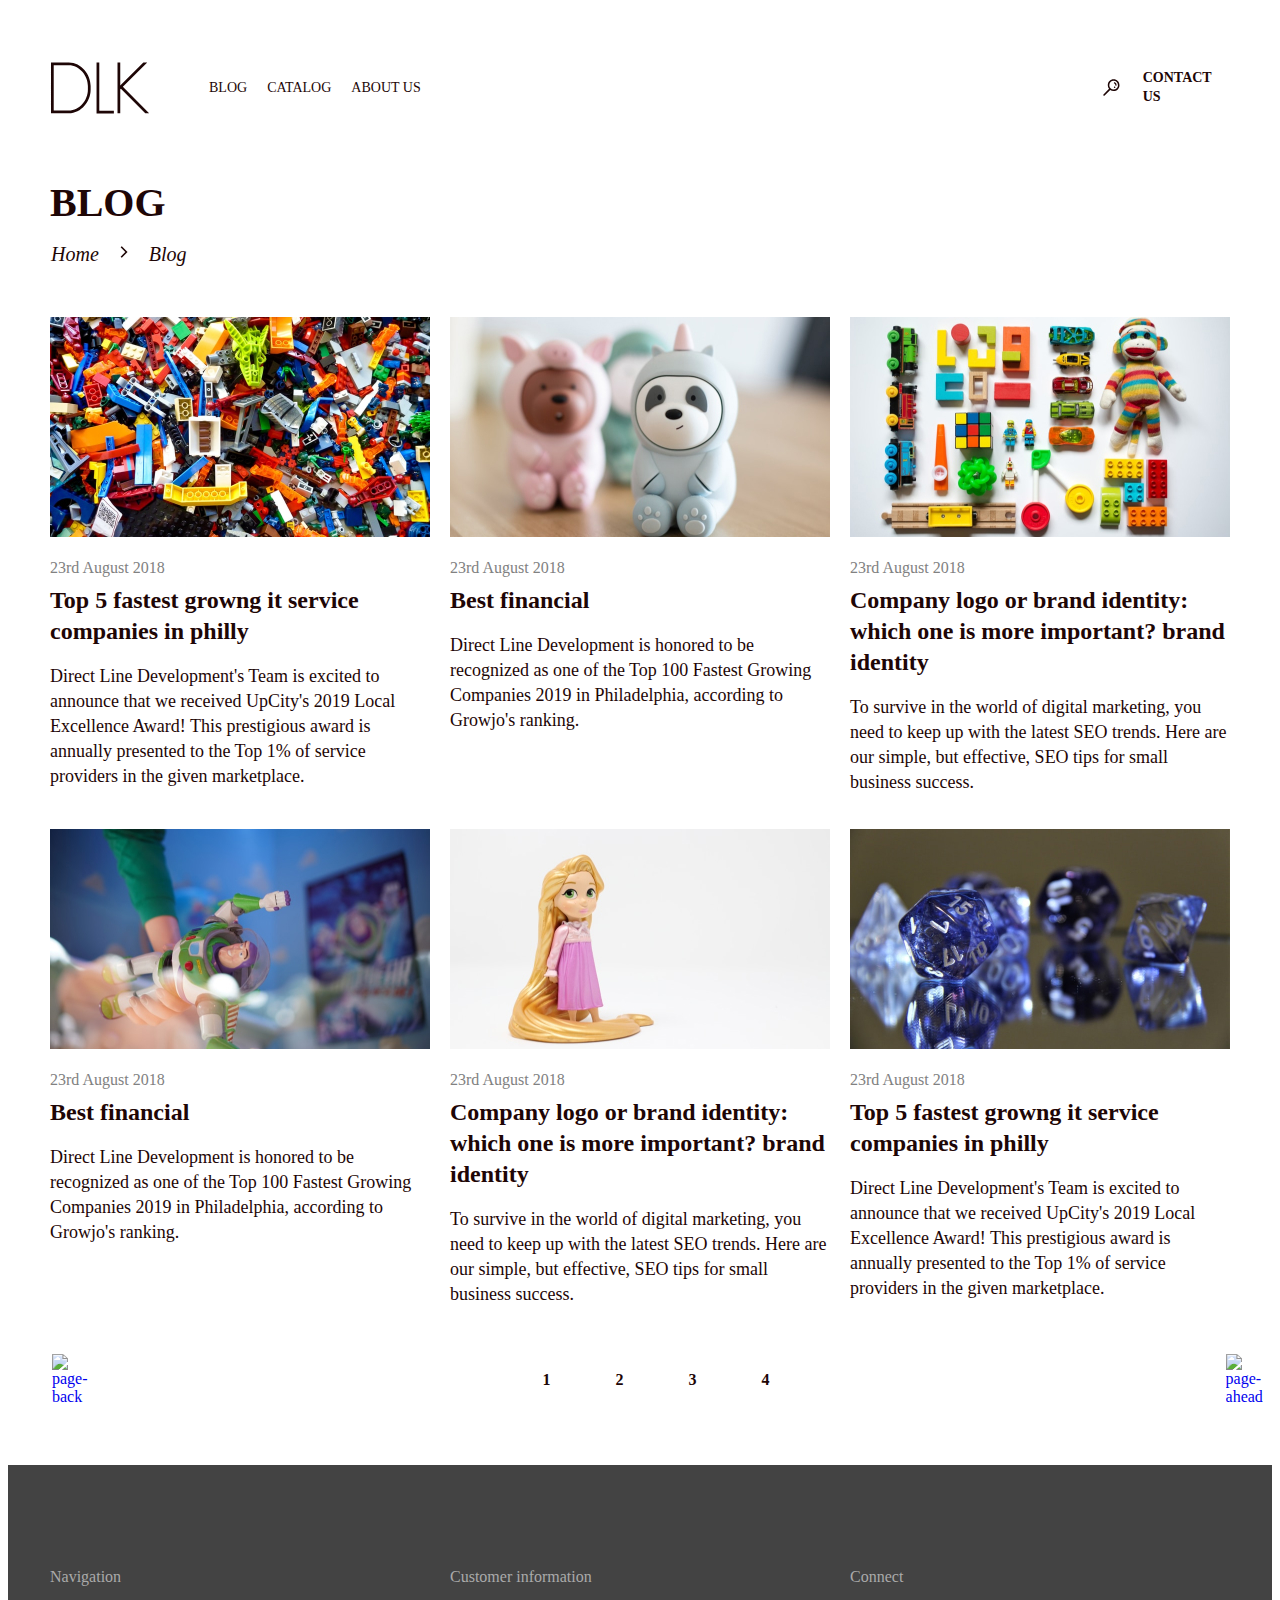
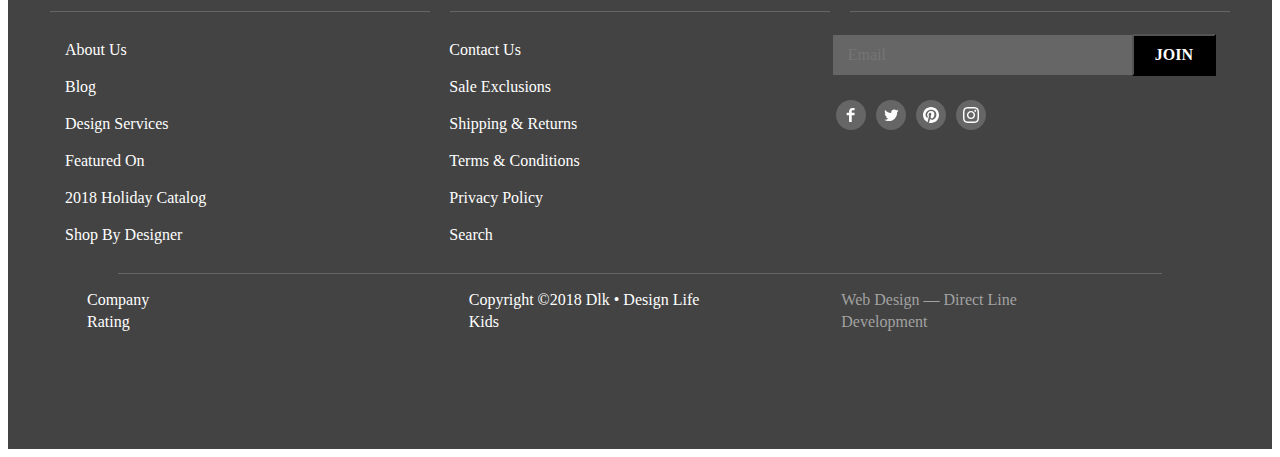
==== pages/blog.html @ b7127a5f "Почти готовый проект" ====
<!DOCTYPE html>
<html lang="en">

<head>
    <meta charset="UTF-8">
    <meta http-equiv="X-UA-Compatible" content="IE=edge">
    <meta name="viewport" content="width=device-width, initial-scale=1.0">
    <link rel="stylesheet" href="../css/normalize.css">
    <link rel="stylesheet" href="../css/common.css">
    <link rel="stylesheet" href="../fonts/fonts.css">
    <link rel="stylesheet" href="../css/blog.css">
    <title>Blog</title>
</head>

<body>
    <header class="header container">
        <a href="/"><img src="../images/logo.svg" alt="Logo" width="100" height="52" class="logo"></a>
        <ul class="header_list">
            <li class="header_list-item"><a class="header_list-link" href="../pages/blog.html">BLOG</a></li>
            <li class="header_list-item"><a class="header_list-link" href="../pages/catalog.html">CATALOG</a></li>
            <li class="header_list-item"><a class="header_list-link" href="#">ABOUT US</a></li>
        </ul>
        <ul class="header_contact">
            <li class="header_contact-item"><a class="header_contact-link" href="#"><img src="../icon/search.svg" alt="Search" width="17" height="17"></a></li>
            <li class="header_contact-item"><a class="header_contact-link" href="../pages/contact.html">CONTACT US</a></li>
        </ul>
    </header>
    <main class="blog">
        <section class="search_line container">
            <h1 class="page_title">BLOG</h1>
            <ul class="search_line_list">
                <li class="search_line_list-item"><a class="search_line_list-link" href="#">Home</a></li>
                <li class="search_line_list-item"><button type="button" class="search_line_button-ahead"><img src="../icon/ahead.svg" alt="btn-ahead" width="8" height="12"></button>
                </li>
                <li class="search_line_list-item"><a class="search_line_list-link" href="#">Blog</a></li>
            </ul>
        </section>
        <div class="articles container">
            <article class="lego">
                <img src="../images/lego.jpg" alt="Lego">
                <p class="article_date"><time datetime="2018-08-23">23rd August 2018</time></p>
                <h2 class="article_title"><a class="article_title_link" href="#">Top 5 fastest growng it service companies in philly</a></h2>
                <p class="article_text">Direct Line Development's Team is excited to announce that we received UpCity's 2019 Local Excellence
                    Award! This prestigious award is annually presented to the Top 1% of service providers in the given
                    marketplace.</p>
            </article>
            <article class="panda">
                <img src="../images/panda.jpg" alt="Panda">
                <p class="article_date"><time datetime="2018-08-23">23rd August 2018</time></p>
                <h2 class="article_title"><a class="article_title_link" href="#">Best financial</a></h2>
                <p class="article_text">Direct Line Development is honored to be recognized as one of the Top 100 Fastest Growing Companies
                    2019 in Philadelphia, according to Growjo's ranking.</p>
            </article>
            <article class="monkey">
                <img src="../images/monkey.jpg" alt="Monkey">
                <p class="article_date"><time datetime="2018-08-23">23rd August 2018</time></p>
                <h2 class="article_title"><a class="article_title_link" href="#">Company logo or brand identity: which one is more important? brand identity</a></h2>
                <p class="article_text">To survive in the world of digital marketing, you need to keep up with the latest SEO trends. Here
                    are our simple, but effective, SEO tips for small business success.</p>
            </article>
            <article class="buzz">
                <img src="../images/buzz.jpg" alt="Buzz">
                <p class="article_date"><time datetime="2018-08-23">23rd August 2018</time></p>
                <h2 class="article_title"><a class="article_title_link" href="#">Best financial</a></h2>
                <p class="article_text">Direct Line Development is honored to be recognized as one of the Top 100 Fastest Growing Companies
                    2019 in Philadelphia, according to Growjo's ranking.</p>
            </article>
            <article class="rapunzel">
                <img src="../images/rapunzel.jpg" alt="Rapunzel">
                <p class="article_date"><time datetime="2018-08-23">23rd August 2018</time></p>
                <h2 class="article_title"><a class="article_title_link" href="#">Company logo or brand identity: which one is more important? brand identity</a></h2>
                <p class="article_text">To survive in the world of digital marketing, you need to keep up with the latest SEO trends. Here
                    are our simple, but effective, SEO tips for small business success.</p>
            </article>
            <article class="dice">
                <img src="../images/dice.jpg" alt="Lego">
                <p class="article_date"><time datetime="2018-08-23">23rd August 2018</time></p>
                <h2 class="article_title"><a class="article_title_link" href="#">Top 5 fastest growng it service companies in philly</a></h2>
                <p class="article_text">Direct Line Development's Team is excited to announce that we received UpCity's 2019 Local Excellence
                    Award! This prestigious award is annually presented to the Top 1% of service providers in the given
                    marketplace.</p>
            </article>
        </div>
        <div class="pages container">
            <ul class="pages_list">
                <li><a href="#" class="pages_button-back"><img src="../icon/page_back.svg" alt="page-back"></a></li>
                <li class="pages_list-item"><a class="pages_list-link" href="#">1</a></li>
                <li class="pages_list-item"><a class="pages_list-link" href="#">2</a></li>
                <li class="pages_list-item"><a class="pages_list-link" href="#">3</a></li>
                <li class="pages_list-item"><a class="pages_list-link" href="#">4</a></li>
                <li><a href="#" class="pages_button-ahead"><img src="../icon/page_ahead.svg" alt="page-ahead"></a></li>
            </ul>
        </div>  
    </main>
    <footer class="footer">
        <div class="secondary_nav">
            <ul class="secondary_nav_list">
                <li class="secondary_nav_list-item">Navigation</li>
                <li class="secondary_nav_list-item">Customer information</li>
                <li class="secondary_nav_list-item">Connect</li>
            </ul>
        </div>
        <div class="wrapper">
            <ul class="navigation_list">
                <li class="navigation_list-item"><a class="navigation_list-link" href="#">About Us</a></li>
                <li class="navigation_list-item"><a class="navigation_list-link" href="#">Blog</a></li>
                <li class="navigation_list-item"><a class="navigation_list-link" href="#">Design Services</a></li>
                <li class="navigation_list-item"><a class="navigation_list-link" href="#">Featured On</a></li>
                <li class="navigation_list-item"><a class="navigation_list-link" href="#">2018 Holiday Catalog</a></li>
                <li class="navigation_list-item"><a class="navigation_list-link" href="#">Shop By Designer</a></li>
            </ul>
            <ul class="customer_info_list">
                <li class="customer_info-item"><a class="customer_info-link" href="#">Contact Us</a></li>
                <li class="customer_info-item"><a class="customer_info-link" href="#">Sale Exclusions</a></li>
                <li class="customer_info-item"><a class="customer_info-link" href="#">Shipping & Returns</a></li>
                <li class="customer_info-item"><a class="customer_info-link" href="#">Terms & Conditions</a></li>
                <li class="customer_info-item"><a class="customer_info-link" href="#">Privacy Policy</a></li>
                <li class="customer_info-item"><a class="customer_info-link" href="#">Search</a></li>
            </ul>
            <form action="#" class="email_form">
                <input type="email" class="email" id="Email" placeholder="Email"></p>
                <button type="button" class="connect_button" aria-label="Join to get news">Join</button>
            </form>
            <ul class="connect_list">
                <li class="connect_list-item">
                    <a class="connect_list-link" href="#"><img src="../icon/Facebook.svg" alt="facebook_logo"></a>
                </li>
                <li class="connect_list-item">
                    <a class="connect_list-link" href="#"><img src="../icon/Twitter.svg" alt="twitter_logo"></a>
                </li>
                <li class="connect_list-item">
                    <a class="connect_list-link" href="#"><img src="../icon/Pinterest.svg" alt="pinterest_logo"></a>
                </li>
                <li class="connect_list-item">
                    <a class="connect_list-link" href="#"><img src="../icon/Instagram.svg" alt="instagram_logo"></a>
                </li>
            </ul>
        </div>
        <div class="last_info">
            <ul class="last_info_list">
                <li class="last_info_list-item comp_rating">Company Rating
                    <div class="rating_wrapper">
                        <fieldset class="rating_area">
                            <div class="rating_group">
                                <input type="radio" name="star" value="1" class="rating_input" aria-label="Ужасно">
                                <input type="radio" name="star" value="2" class="rating_input" aria-label="Плохо">
                                <input type="radio" name="star" value="3" class="rating_input" aria-label="Нормально">
                                <input type="radio" name="star" value="4" class="rating_input" aria-label="Хорошо">
                                <input type="radio" name="star" value="5" class="rating_input" aria-label="Отлично">
                            </div>
                        </fieldset>
                    </div>
                </li>
                <li class="last_info_list-item">Copyright &copy;2018 Dlk • Design Life Kids</li>
                <li class="last_info_list-item"><a class="web_design-link" href="#">Web Design — Direct Line Development</a></li>
            </ul>
        </div>
    </footer>
</body>

</html>
---- css/common.css ----
li {
    list-style-type: none;
}

a {
    text-decoration: none;
}

.container {
    max-width: 1180px;
    margin: 0 auto;
}

.header {
    display: flex;
    align-items: center;
}

/* Logotype style */

.logo {
    margin-right: 60px;
    margin-top: 50px;
}

.logo:hover {
    opacity: 0.5;
}

.logo:active {
    opacity: 0.2;
}

/* Header navigation */

.header_list {
    display: flex;
    margin-right: 39px;
    margin-left: -41px;
    margin-top: 60px;
    align-items: center;
    column-gap: 20px;
}

.header_list-link {
    width: max-content;
    font-family: 'Open Sans';
    font-style: normal;
    font-weight: 400;
    font-size: 14px;
    line-height: 19px;
    display: flex;
    align-items: center;
    text-transform: uppercase;
    color: #1E0606;
}

.header_list-link:hover {
    opacity: 0.5;
}

.header_list-link:active {
    opacity: 0.2;
}

.header_contact {
    display: flex;
    margin-left: 603px;
    margin-top: 60px;
    align-items: center;
    column-gap: 23px;
}

.header_contact-link {
    font-family: 'Open Sans';
    font-style: normal;
    font-weight: 700;
    font-size: 14px;
    line-height: 19px;
    display: flex;
    align-items: center;
    text-transform: uppercase;
    color: #1E0606;
}

.header_contact-link:hover {
    opacity: 0.5;
}

.header_contact-link:active {
    opacity: 0.2;
}

/* footer navigation */

.footer {
    display: block;
    margin: 0 auto;
    background-color: #434343;
}

.secondary_nav {
    display: flex;
    align-items: center;
    justify-content: center;
    margin-left: -40px;
    margin-top: 100px;
}

.secondary_nav_list {
    display: flex;
    column-gap: 20px;
    margin-top: 101px;
    font-family: 'Open Sans';
    font-style: normal;
    font-weight: 400;
    font-size: 16px;
    line-height: 22px;
    color: #AAAAAA;
}

.secondary_nav_list-item {
    display: flex;
    padding-bottom: 23px;
    border-bottom: #666666;
    border-bottom-width: 1px;
    border-bottom-style: solid;
    width: 380px;
}

.wrapper {
    display: flex;
    align-items: center;
    justify-content: center;
    margin-left: -269px;
    margin-top: -20px;
    column-gap: 203px;
}

.navigation_list-item {
    display: flex;
    margin-top: 15px;
}

.navigation_list-link {
    display: flex;
    width: max-content;
    font-family: 'Open Sans';
    font-style: normal;
    font-weight: 400;
    font-size: 16px;
    line-height: 22px;
    color: #FFFFFF;
}

.navigation_list-link:hover {
    opacity: 0.5;
}

.navigation_list-link:active {
    opacity: 0.2;
}

.customer_info-item {
    display: flex;
    margin-top: 15px;
}

.customer_info-link {
    font-family: 'Open Sans';
    width: max-content;
    font-style: normal;
    font-weight: 400;
    font-size: 16px;
    line-height: 22px;
    color: #FFFFFF;
}

.customer_info-link:hover {
    opacity: 0.5;
}

.customer_info-link:active {
    opacity: 0.2;
}

/* connect style */

.connect_list {
    display: flex;
    margin-left: -624px;
    margin-top: -20px;
    column-gap: 9px;
}

.connect_list-item {
    display: flex;
    margin-left: 1px;
}

.connect_list-item:hover {
    opacity: 0.5;
}

.connect_list-item:active {
    opacity: 0.2;
}

/* form style */

.email {
    display: flex;
    align-items: center;
    margin-top: -100px;
    margin-left: 50px;
    background-color: #666666;
    height: 40px;
    width: 295px;
    border-style: none;
    padding: 0px 0px 0px 15px;
    font-family: 'Open Sans';
    font-style: normal;
    font-weight: 400;
    font-size: 16px;
    line-height: 22px;
    color: #EBEBEB;
}

.email:hover {
    border-width: 1px;
    border-color: #FFFDFD;
}

.email:active {
    border-width: 1px;
    border-color: #FFFDFD;
}

.connect_button {
    display: flex;
    margin-top: -57px;
    margin-left: 349px;
    font-family: 'Open Sans';
    font-style: normal;
    font-weight: 700;
    font-size: 16px;
    line-height: 22px;
    text-align: center;
    text-transform: uppercase;
    padding: 8px 21px;
    background-color: #000000;
    color: #FFFFFF;
    cursor: pointer;
}

.connect_button:hover {
    background-color: #C29974;
    border-style: none;
}

.connect_button:active {
    background-color: #CFAF91;
    border-style: none;
}

.connect_button:disabled {
    background-color: #C7C1C1;
    border-style: none;
}

/* last information - rating,developer */

.last_info {
    display: flex;
    align-items: center;
    justify-content: center;
    margin-top: 11px;
    margin-left: 110px;
    margin-right: 110px;
    border-top: #666666;
    border-top-width: 1px;
    border-top-style: solid;
}

.last_info_list {
    display: flex;
    margin-top: -8px;
    margin-left: 51px;
    margin-right: 57px;
    column-gap: 77px;
}

.last_info_list-item {
    display: flex;
    margin-left: 198px;
    margin-top: 23px;
    margin-bottom: 100px;
    font-family: 'Open Sans';
    font-style: normal;
    font-weight: 400;
    font-size: 16px;
    line-height: 22px;
    align-items: center;
    color: #FFFFFF;
}

.comp_rating {
    display: flex;
    margin-left: -122px;
}

.comp_rating:hover {
    color: #C29974;
}

.comp_rating:active {
    color: #C29974;
}

/* star rating */

.rating_area {
    display: flex;
    border: none;
    margin-top: 6px;
    margin-left: -55px;
    margin-right: -200px;
}

.rating_group {
    position: relative;
    margin: 0 auto;
    width: 80px;
    height: 15px;
    background-image: url("../images/star.svg");
    background-size: 16px auto;
}

.rating_group:focus-within {
    outline: solid 1px #C29974;
    outline-offset: 2px;
}

.rating_input {
    position: absolute;
    top: 0;
    left: 0;
    height: 49px;
    background-size: 16px auto;
    font-size: inherit;
    -webkit-appearance: none;
    -moz-appearance: none;
    appearance: none;
    background-repeat: repeat-x;
    cursor: pointer;
    border-color: none;
}

.rating_input:focus-within ~ .rating_input {
    outline: none;
}

.rating_input:checked, .rating_input:hover {
    background-image: url("../images/star_checked.svg");
}

.rating_input:hover ~ .rating_input {
    background-image: url("../images/star.svg");
}

/* options */

.rating_input:nth-of-type(1) {
    width: 15px;
    z-index: 5;
}

.rating_input:nth-of-type(2) {
    width: 32px;
    z-index: 4;
}

.rating_input:nth-of-type(3) {
    width: 48px;
    z-index: 3;
}

.rating_input:nth-of-type(4) {
    width: 63px;
    z-index: 2;
}

.rating_input:nth-of-type(5) {
    width: 79px;
    z-index: 1;
}

/* web design link */

.web_design-link {
    display: flex;
    margin-left: -162px;
    font-family: 'Open Sans';
    font-style: normal;
    font-weight: 400;
    font-size: 16px;
    line-height: 22px;
    display: flex;
    align-items: center;
    color: #A2A2A2;
}

.web_design-link:hover {
    text-decoration-line: underline;
    text-decoration-color: #FFFFFF;
}

.web_design-link:active {
    text-decoration-line: underline;
    text-decoration-color: #FFFFFF;
}
---- css/blog.css ----
.search_line {
    display: block;
}

.page_title {
    display: flex;
    margin-top: 56px;
    font-family: 'Montserrat';
    font-style: normal;
    font-weight: 700;
    font-size: 40px;
    line-height: 49px;
    text-transform: uppercase;
    color: #1E0606;
}

/* bread crumbs */

.search_line_list {
    display: flex;
    margin-left: -39px;
    margin-top: -13px;
    margin-bottom: 50px;
    column-gap: 15px;
    border-top: 30px;
}

.search_line_list-item {
    display: flex;
}

.search_line_list-link {
    font-family: 'Crimson Text';
    font-style: italic;
    font-weight: 400;
    font-size: 20px;
    line-height: 26px;
    color: #1E0606;
}

.search_line_list-link:hover {
    opacity: 0.5;
}

.search_line_list-link:active {
    opacity: 0.2;
}

.search_line_button-ahead {
    border: none;
    background-color: #ffffff;
}

/* articles style */

.articles {
    display: flex;
    flex-direction: row;
    flex-wrap: wrap;
    column-gap: 20px;
}

.article_date {
    display: flex;
    font-family: 'Open Sans';
    font-style: normal;
    font-weight: 400;
    font-size: 16px;
    line-height: 22px;
    color: #818181;
}

.article_title {
    display: flex;
    margin-top: -10px;
    width: 380px;
}

.article_title_link {
    font-family: 'Montserrat';
    font-style: normal;
    font-weight: 700;
    font-size: 24px;
    line-height: 31px;
    color: #1E0606;
}

.article_text {
    display: flex;
    margin-top: -3px;
    margin-bottom: 34px;
    width: 380px;
    font-family: 'Open Sans';
    font-style: normal;
    font-weight: 400;
    font-size: 18px;
    line-height: 25px;
    color: #1E0606;
}

/* pagination */

.pages_list {
    display: flex;
    align-items: center;
    margin-top: 13px;
    margin-left: 37px;
    margin-bottom: -41px;
    column-gap: 65px;
}

.pages_list-item {
    display: flex;
}

.pages_list-link {
    display: flex;
    font-family: 'Montserrat';
    font-style: normal;
    font-weight: 700;
    font-size: 16px;
    line-height: 20px;
    text-transform: uppercase;
    color: #1E0606;
}

.pages_list-link:hover {
    color: #AAAAAA;
}

.pages_list-link:active {
    color: #C29974;
}

.pages_button-back {
    display: flex;
    margin-left: -75px;
    margin-right: 390px;
    border-style: none;
    background-color: #ffffff;
}

.pages_button-back:hover {
    background-image: url("../images/page_back_hover.svg");
    transform: rotate(180deg);
    background-repeat: no-repeat;
}

.pages_button-back:active {
    background-image: url("../images/page_back_active.svg");
    transform: rotate(180deg);
    background-repeat: no-repeat;
}

.pages_button-ahead {
    display: flex;
    margin-left: 391px;
    border-style: none;
    background-color: none;
}

.pages_button-ahead:hover {
    background-image: url("../images/page_ahead_hover.svg");
    background-repeat: no-repeat;
}

.pages_button-ahead:active {
    background-image: url("../images/page_ahead_active.svg");
    background-repeat: no-repeat;
}
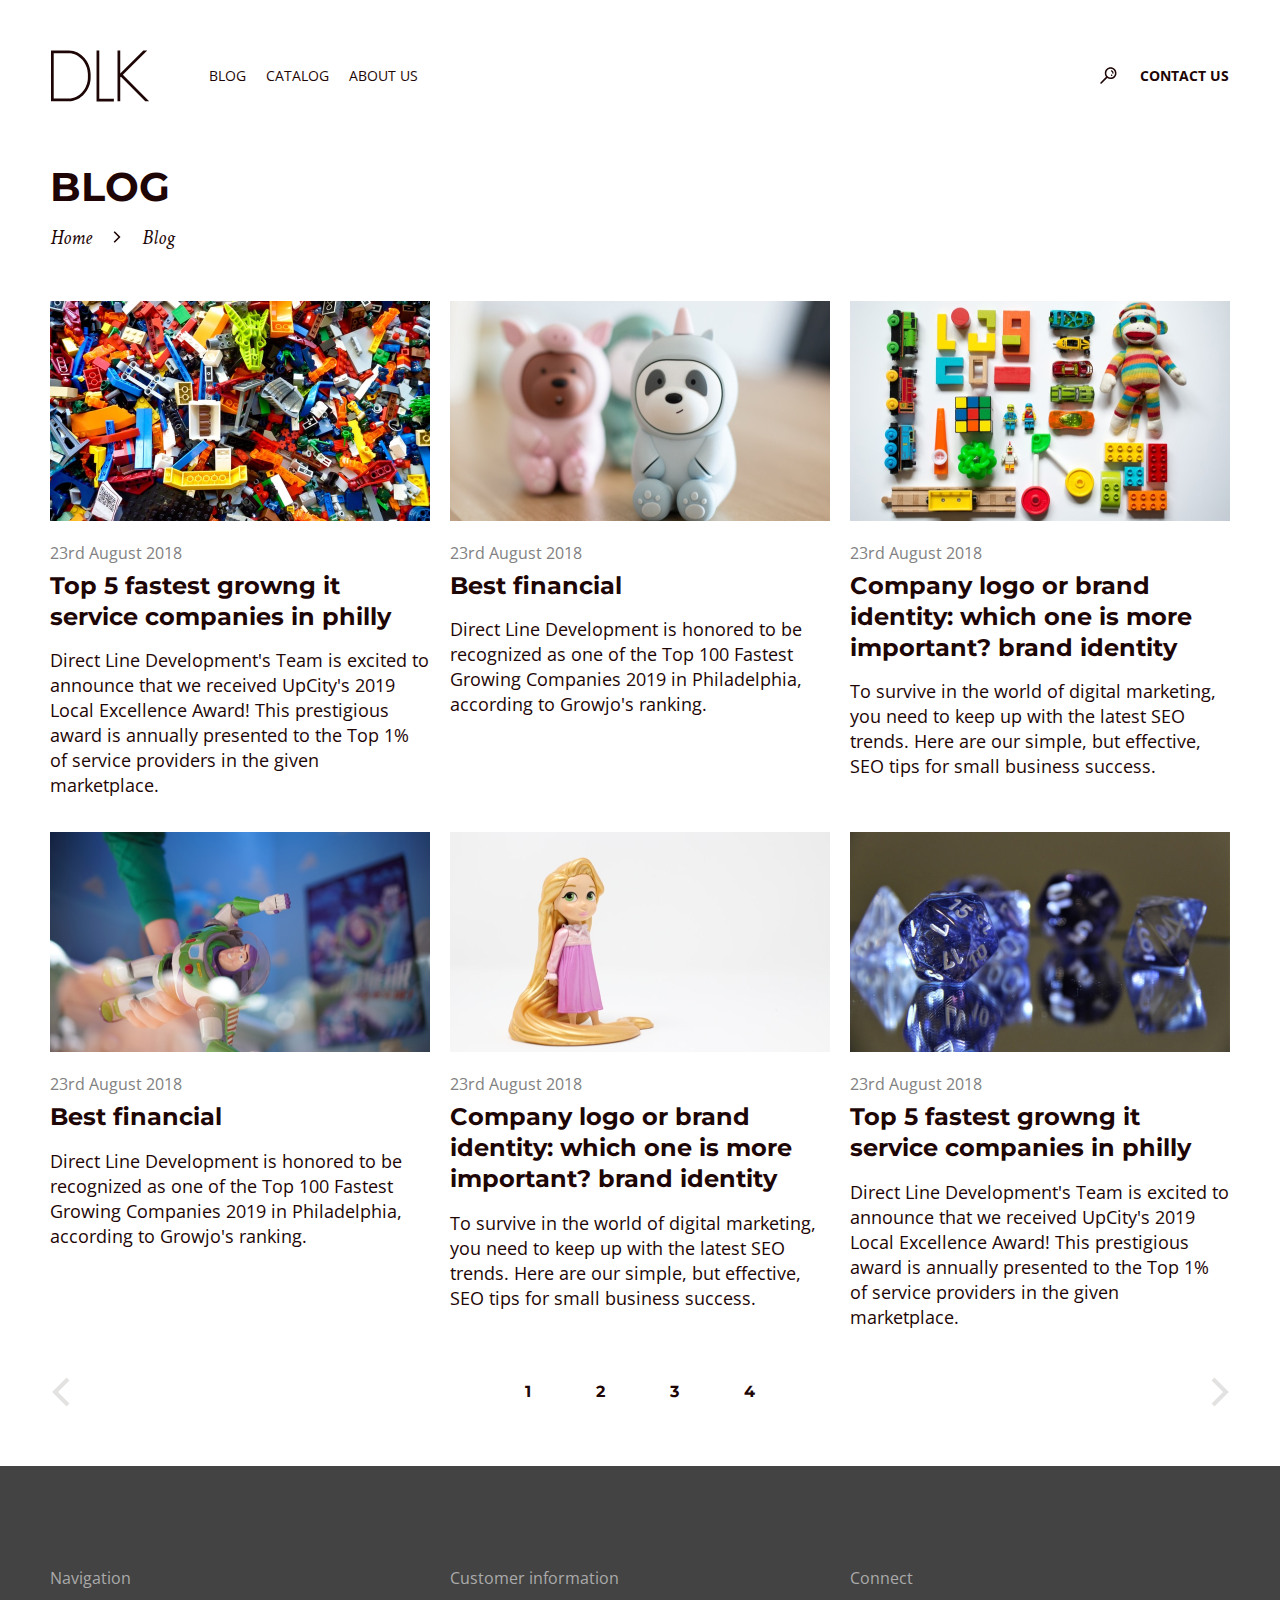
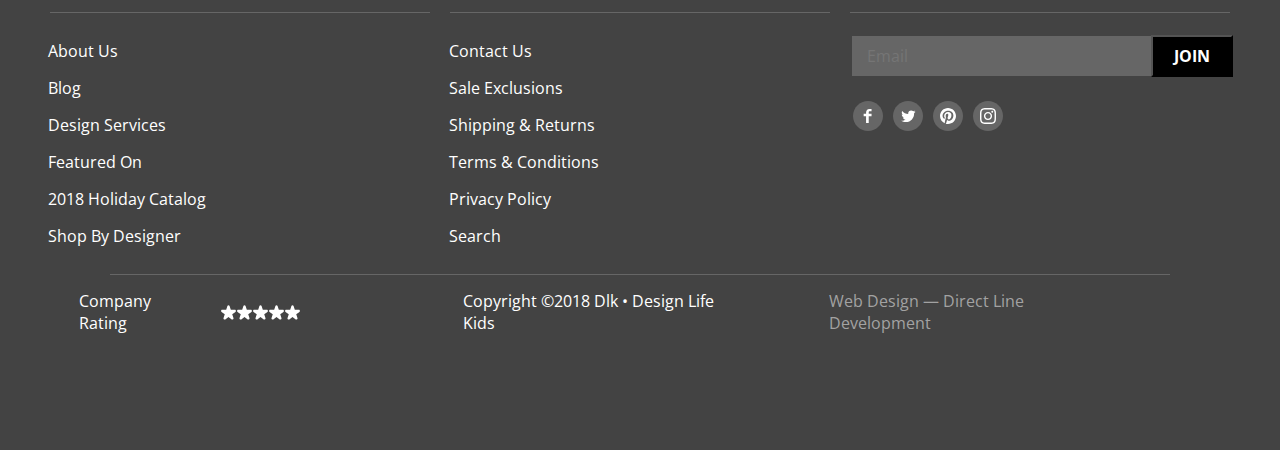
==== commit 393011c4: "Merge pull request #1 from Diana8991/main" ====
--- a/pages/blog.html
+++ b/pages/blog.html
@@ -83,12 +83,12 @@
         </div>
         <div class="pages container">
             <ul class="pages_list">
-                <li><a href="#" class="pages_button-back"><img src="../icon/page_back.svg" alt="page-back"></a></li>
+                <li><a href="#" class="pages_button-back"><img src="../icon/page_back.svg" alt="page-back" class="nav-link--vector"></a></li>
                 <li class="pages_list-item"><a class="pages_list-link" href="#">1</a></li>
                 <li class="pages_list-item"><a class="pages_list-link" href="#">2</a></li>
                 <li class="pages_list-item"><a class="pages_list-link" href="#">3</a></li>
                 <li class="pages_list-item"><a class="pages_list-link" href="#">4</a></li>
-                <li><a href="#" class="pages_button-ahead"><img src="../icon/page_ahead.svg" alt="page-ahead"></a></li>
+                <li><a href="#" class="pages_button-ahead"><img src="../icon/page_ahead.svg" alt="page-ahead" class="nav-link--vector"></a></li>
             </ul>
         </div>  
     </main>
@@ -118,7 +118,7 @@
                 <li class="customer_info-item"><a class="customer_info-link" href="#">Search</a></li>
             </ul>
             <form action="#" class="email_form">
-                <input type="email" class="email" id="Email" placeholder="Email"></p>
+                <input type="email" class="email" id="Email" placeholder="Email">
                 <button type="button" class="connect_button" aria-label="Join to get news">Join</button>
             </form>
             <ul class="connect_list">
--- a/css/common.css
+++ b/css/common.css
@@ -238,7 +238,7 @@
 
 .connect_button {
     display: flex;
-    margin-top: -57px;
+    margin-top: -41px;
     margin-left: 349px;
     font-family: 'Open Sans';
     font-style: normal;
--- a/fonts/fonts.css
+++ b/fonts/fonts.css
@@ -0,0 +1,72 @@
+@font-face {
+    font-family: 'Montserrat';
+    src: url('Montserrat-SemiBold.woff2') format('woff2'),
+        url('Montserrat-SemiBold.woff') format('woff');
+    font-weight: 600;
+    font-style: normal;
+    font-display: swap;
+}
+
+@font-face {
+    font-family: 'Montserrat';
+    src: url('Montserrat-ExtraLight.woff2') format('woff2'),
+        url('Montserrat-ExtraLight.woff') format('woff');
+    font-weight: 200;
+    font-style: normal;
+    font-display: swap;
+}
+
+@font-face {
+    font-family: 'Montserrat';
+    src: url('Montserrat-Bold.woff2') format('woff2'),
+        url('Montserrat-Bold.woff') format('woff');
+    font-weight: bold;
+    font-style: normal;
+    font-display: swap;
+}
+
+@font-face {
+    font-family: 'Open Sans';
+    src: url('OpenSans-Regular.woff2') format('woff2'),
+        url('OpenSans-Regular.woff') format('woff');
+    font-weight: normal;
+    font-style: normal;
+    font-display: swap;
+}
+
+@font-face {
+    font-family: 'Open Sans';
+    src: url('OpenSans-Bold.woff2') format('woff2'),
+        url('OpenSans-Bold.woff') format('woff');
+    font-weight: bold;
+    font-style: normal;
+    font-display: swap;
+}
+
+@font-face {
+    font-family: 'Crimson Text';
+    src: url('CrimsonText-Italic.woff2') format('woff2'),
+        url('CrimsonText-Italic.woff') format('woff');
+    font-weight: normal;
+    font-style: italic;
+    font-display: swap;
+}
+
+@font-face {
+    font-family: 'Crimson Text';
+    src: url('CrimsonText-Bold.woff2') format('woff2'),
+        url('CrimsonText-Bold.woff') format('woff');
+    font-weight: bold;
+    font-style: normal;
+    font-display: swap;
+}
+
+@font-face {
+    font-family: 'Roboto';
+    src: url('Roboto-Regular.woff2') format('woff2'),
+        url('Roboto-Regular.woff') format('woff');
+    font-weight: normal;
+    font-style: normal;
+    font-display: swap;
+}
+
--- a/css/blog.css
+++ b/css/blog.css
@@ -167,4 +167,8 @@
 .pages_button-ahead:active {
     background-image: url("../images/page_ahead_active.svg");
     background-repeat: no-repeat;
+}
+
+.nav-link--vector:hover {
+   opacity: 0;
 }